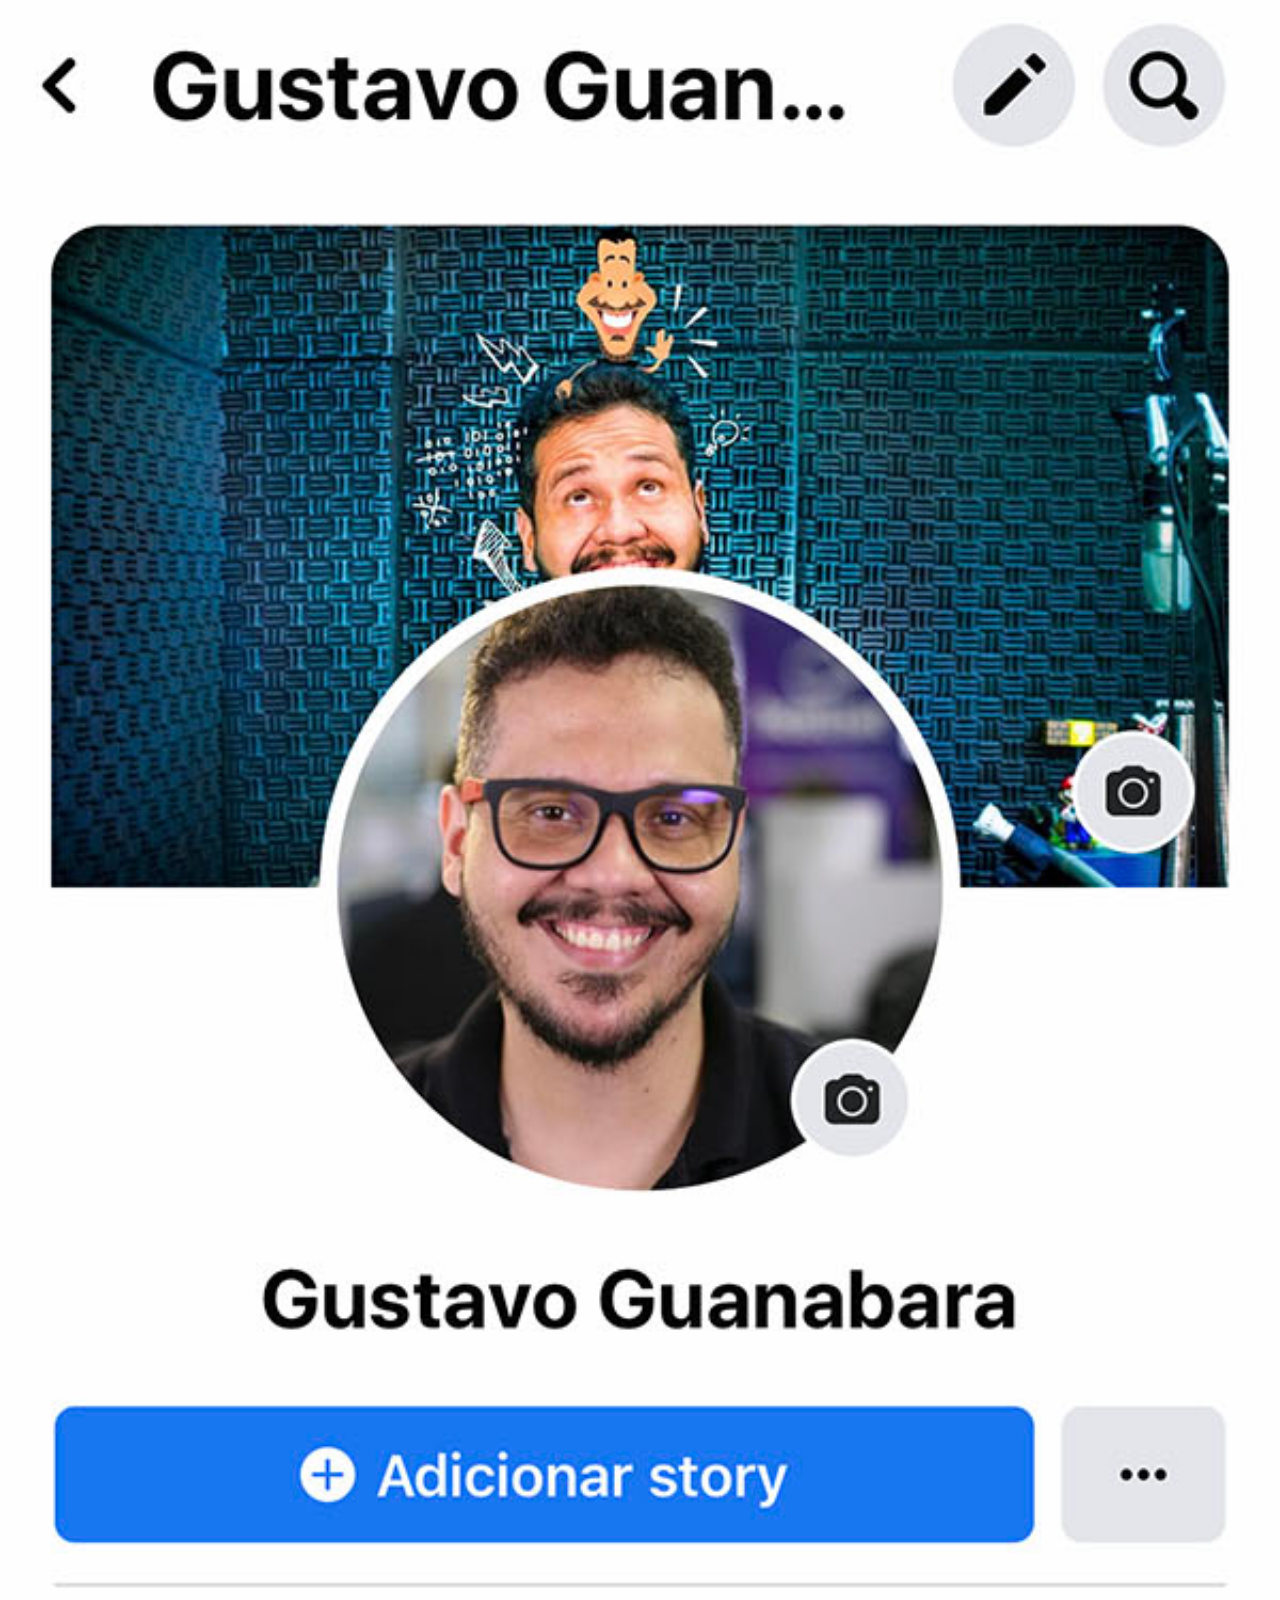
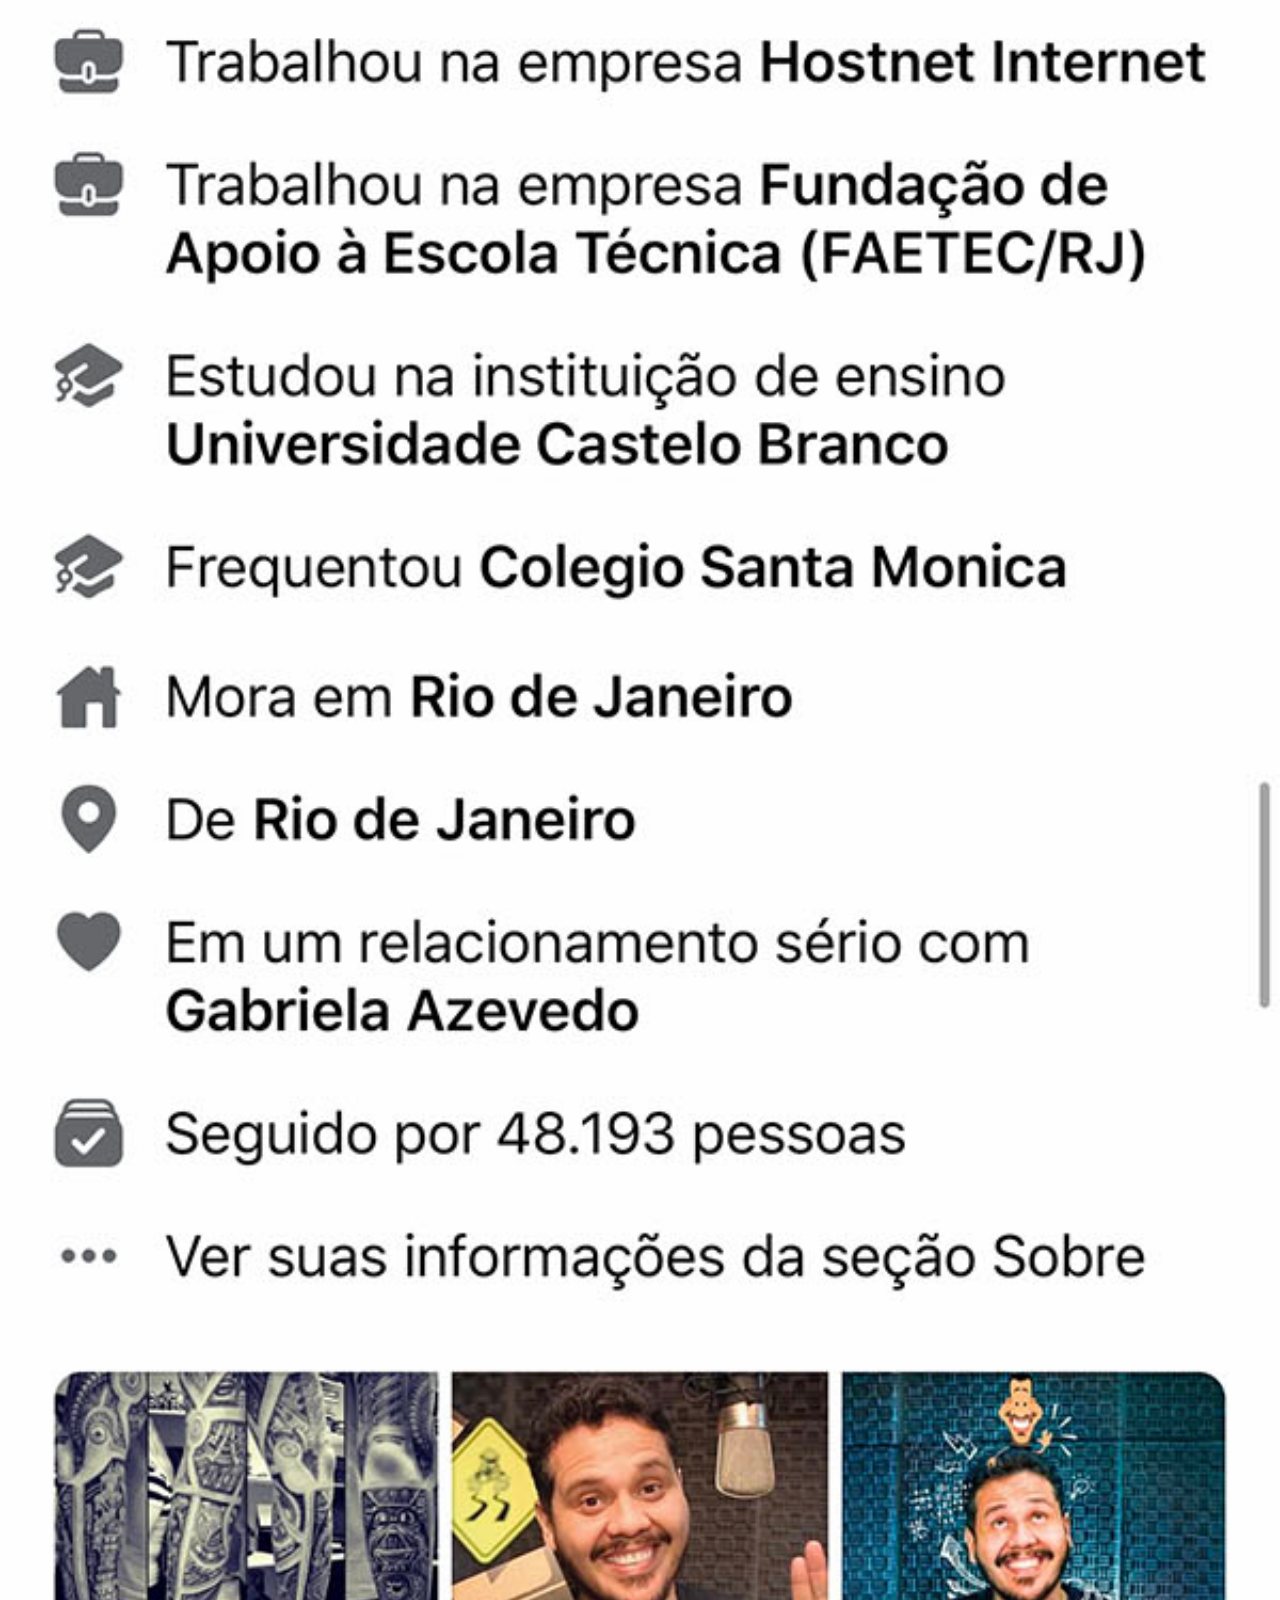
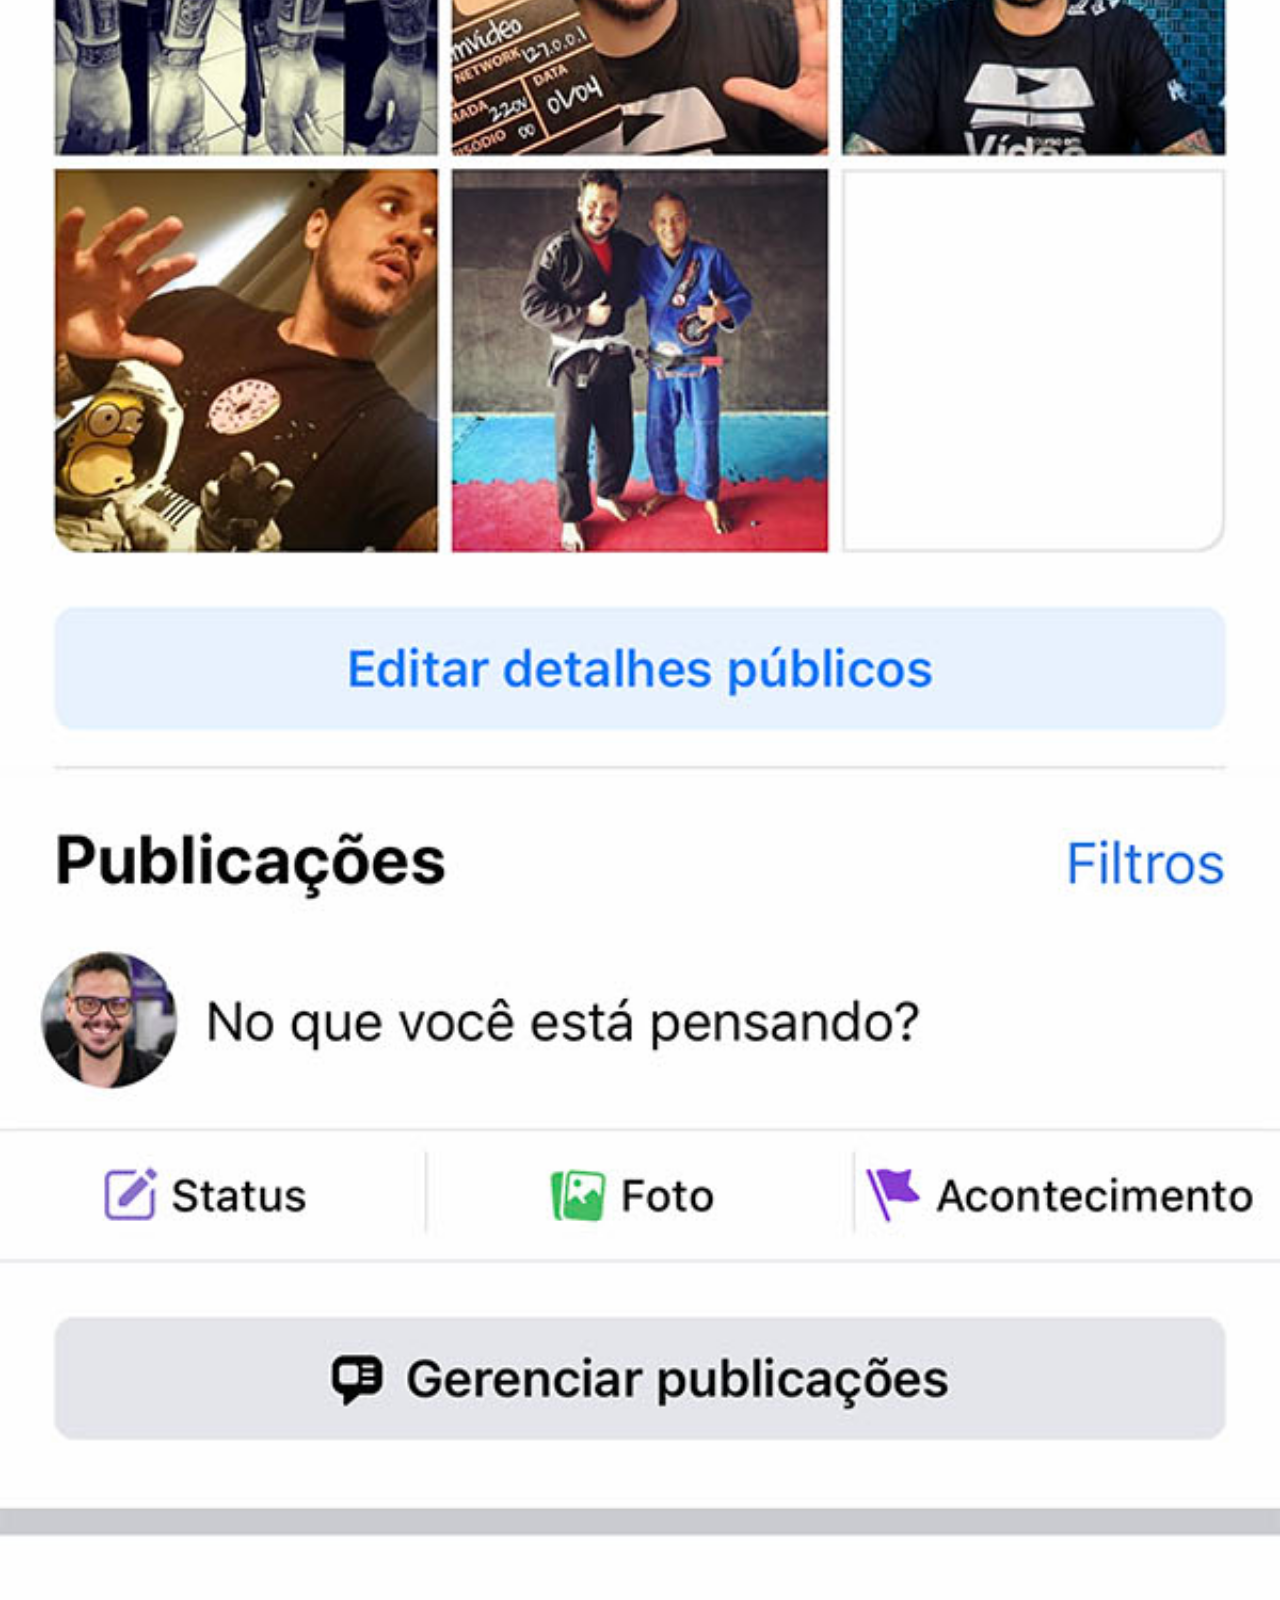
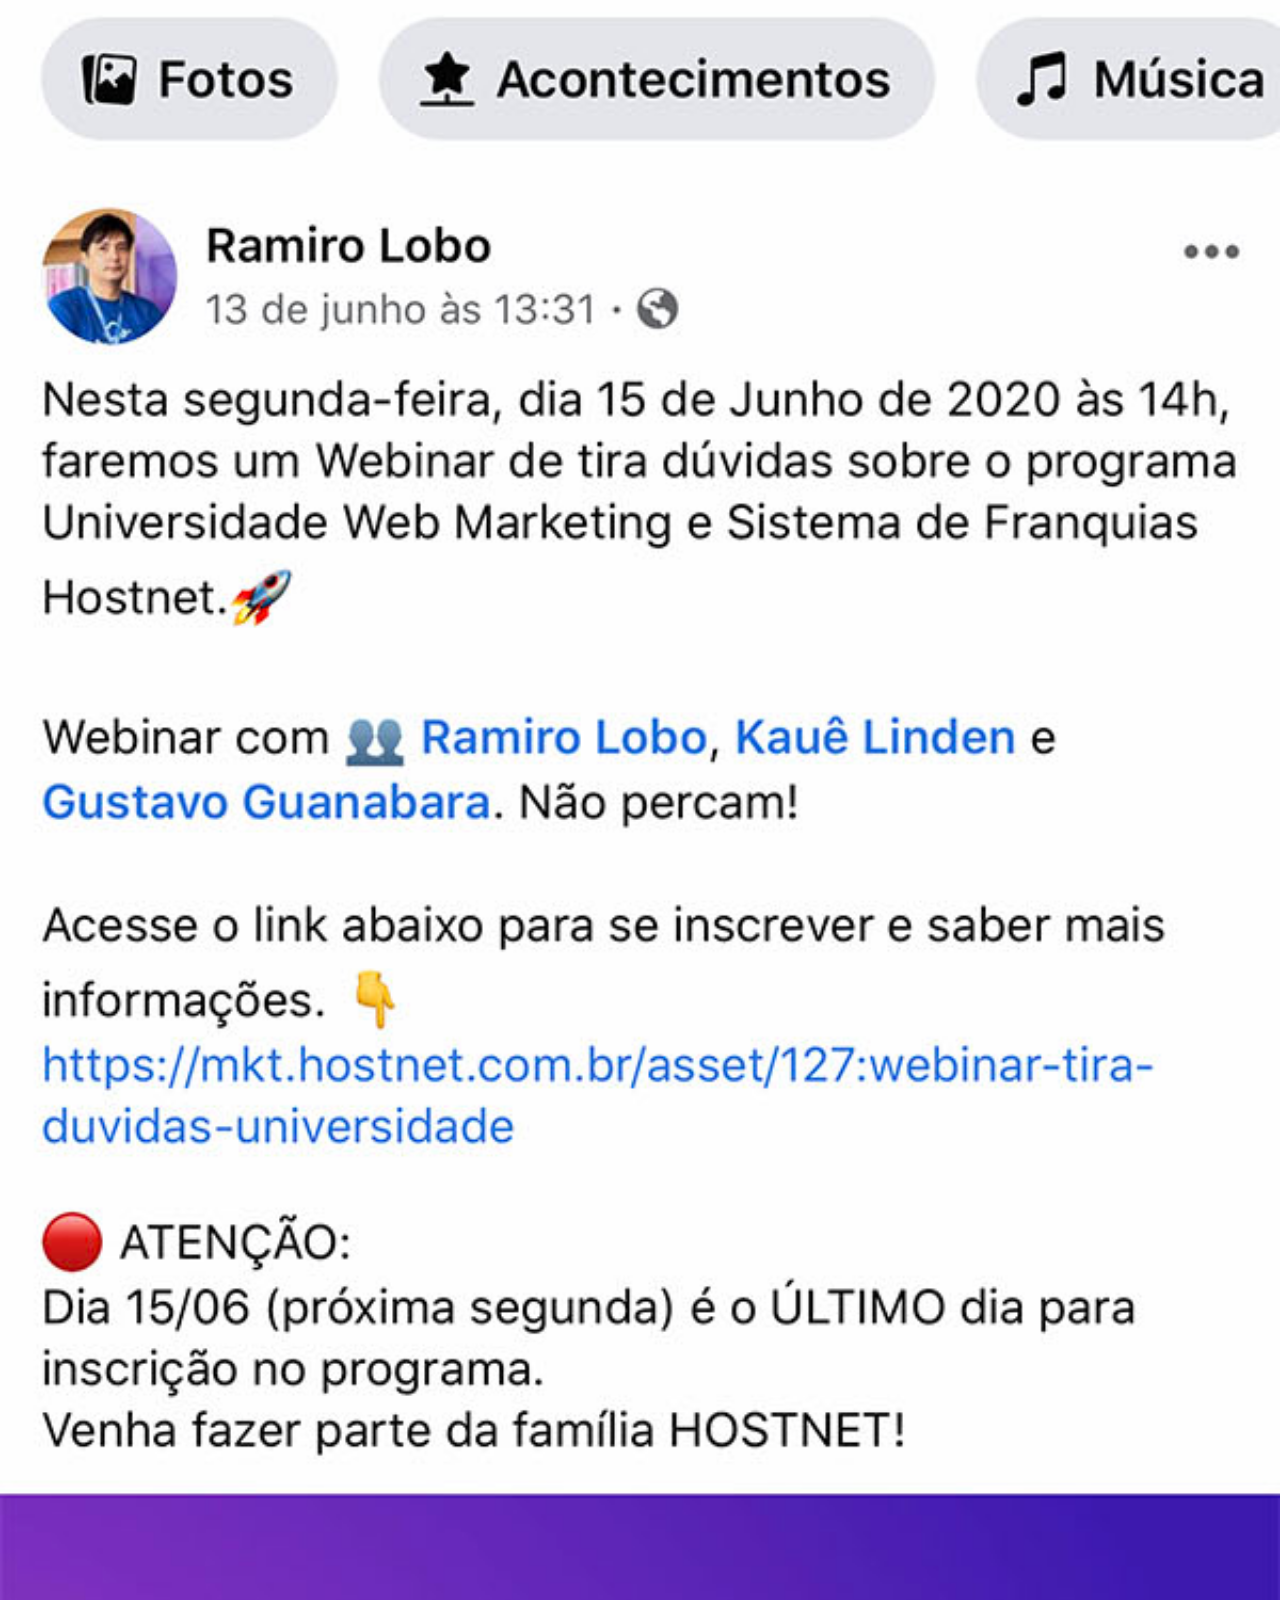
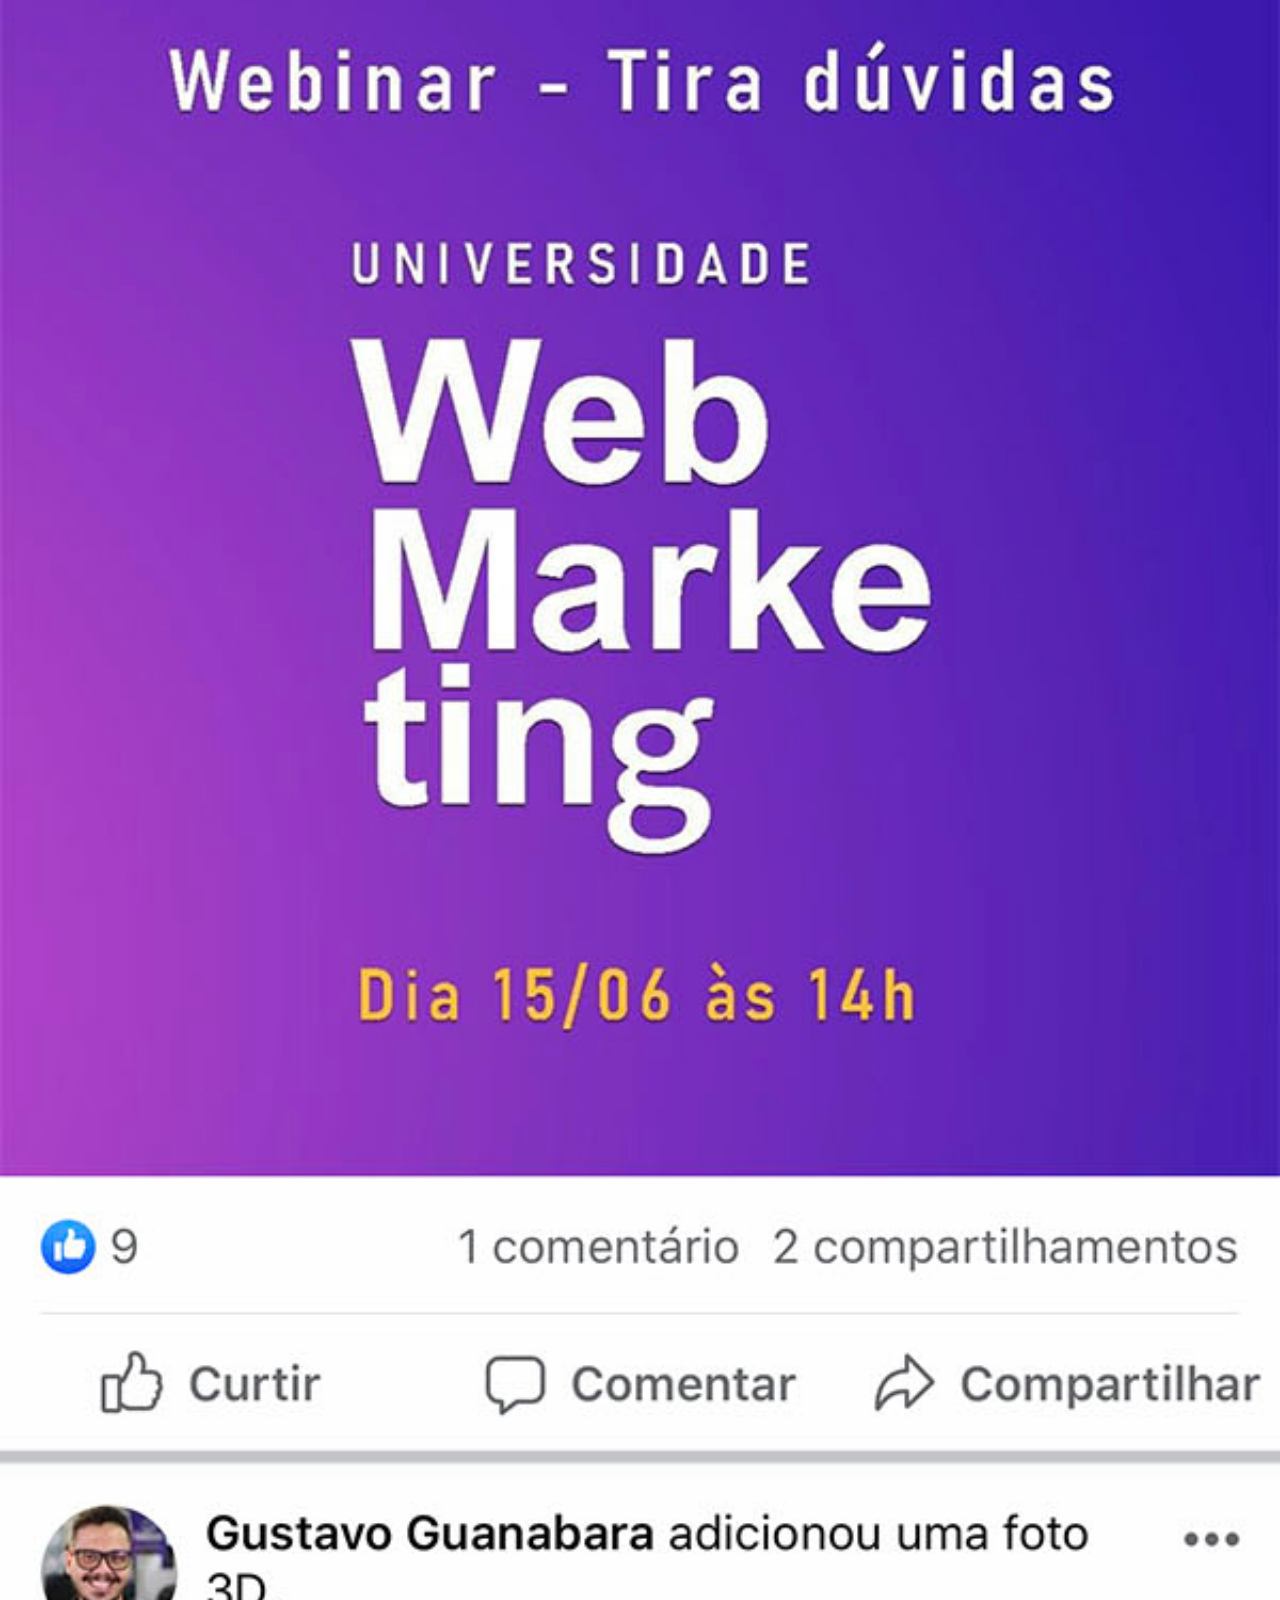
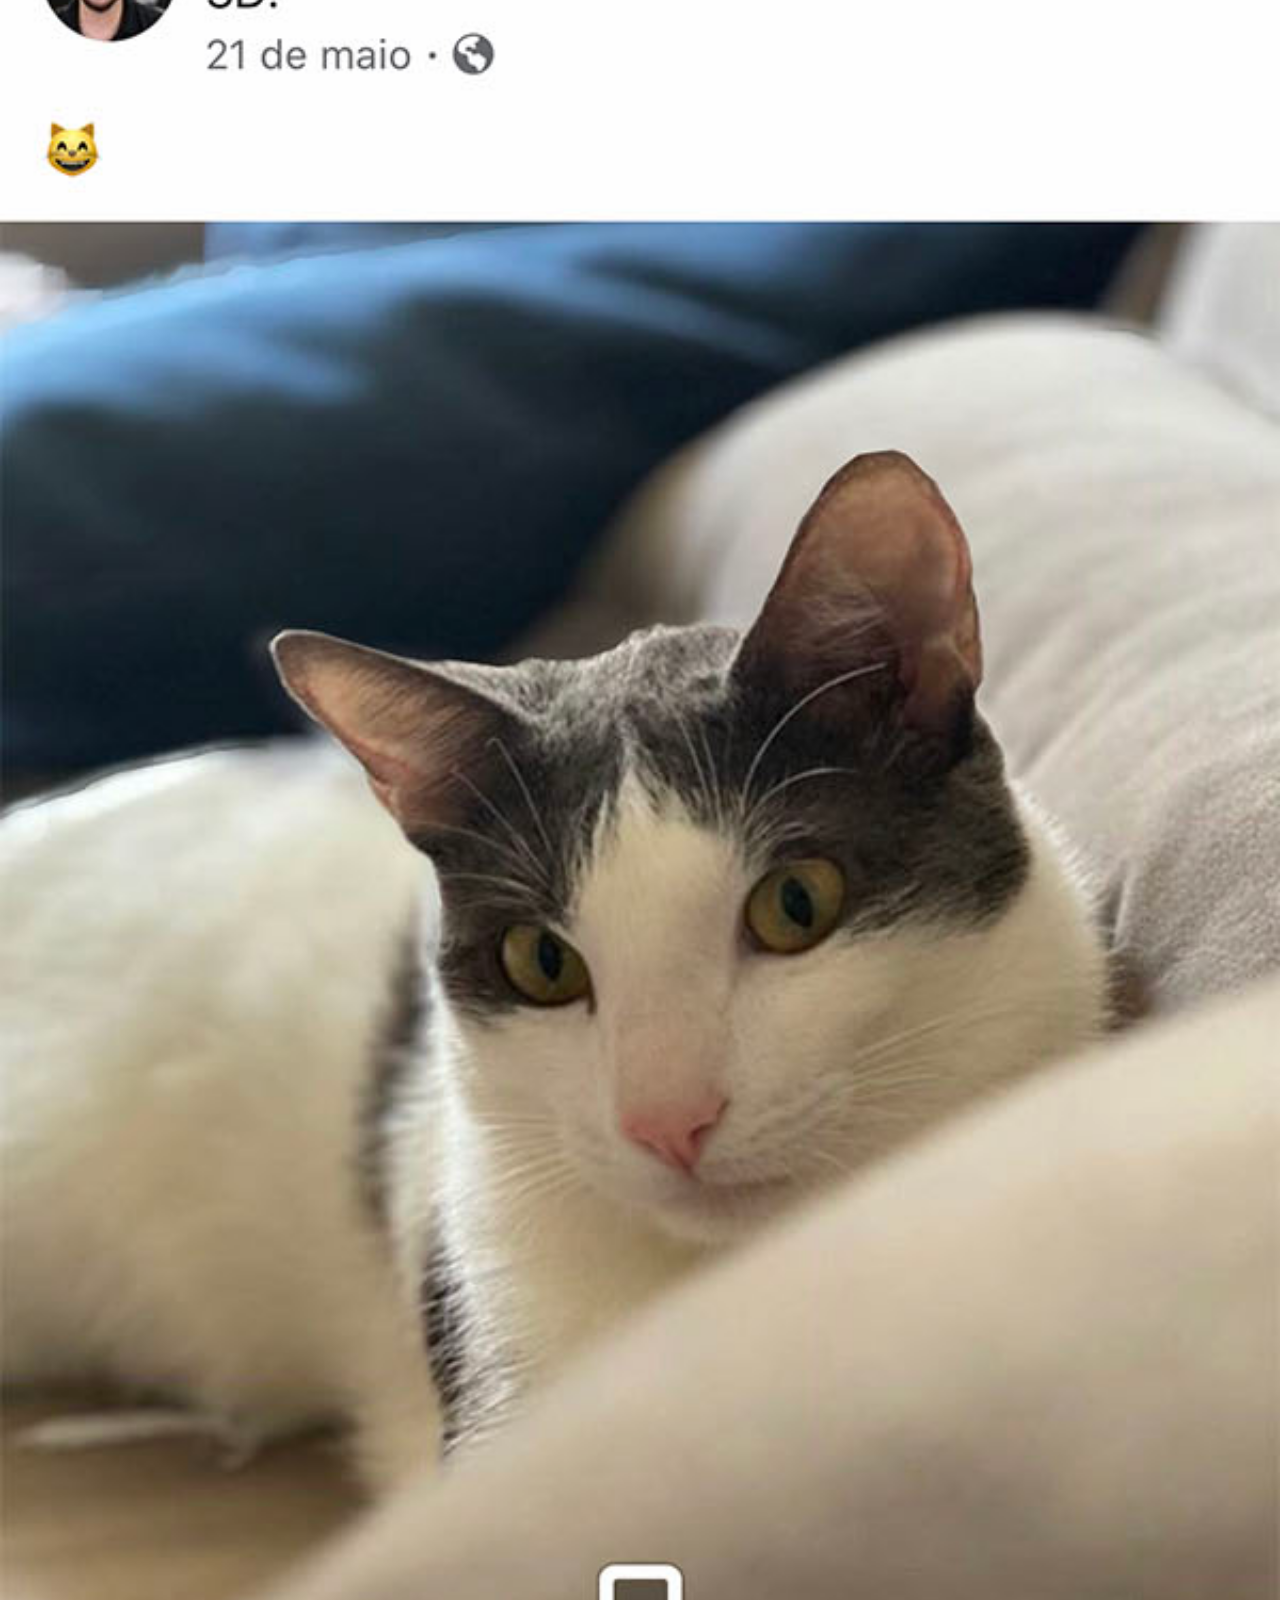
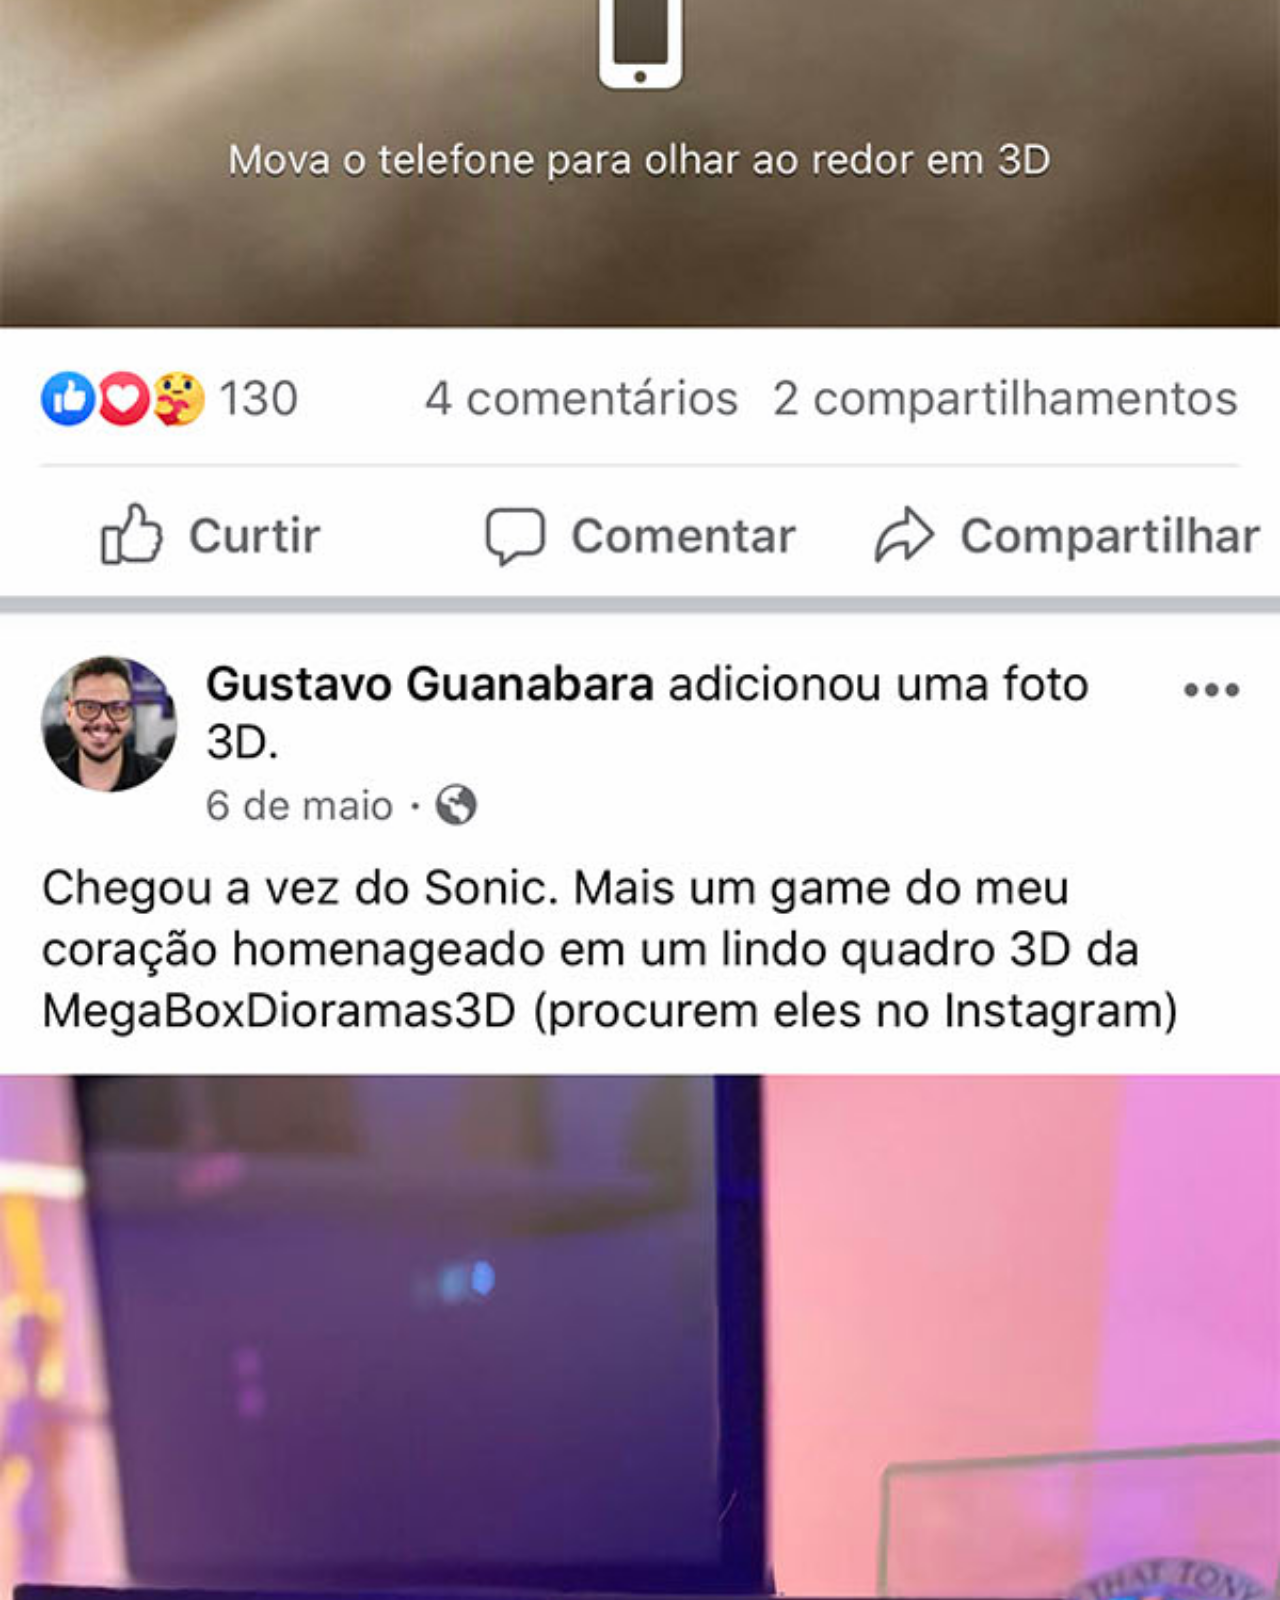
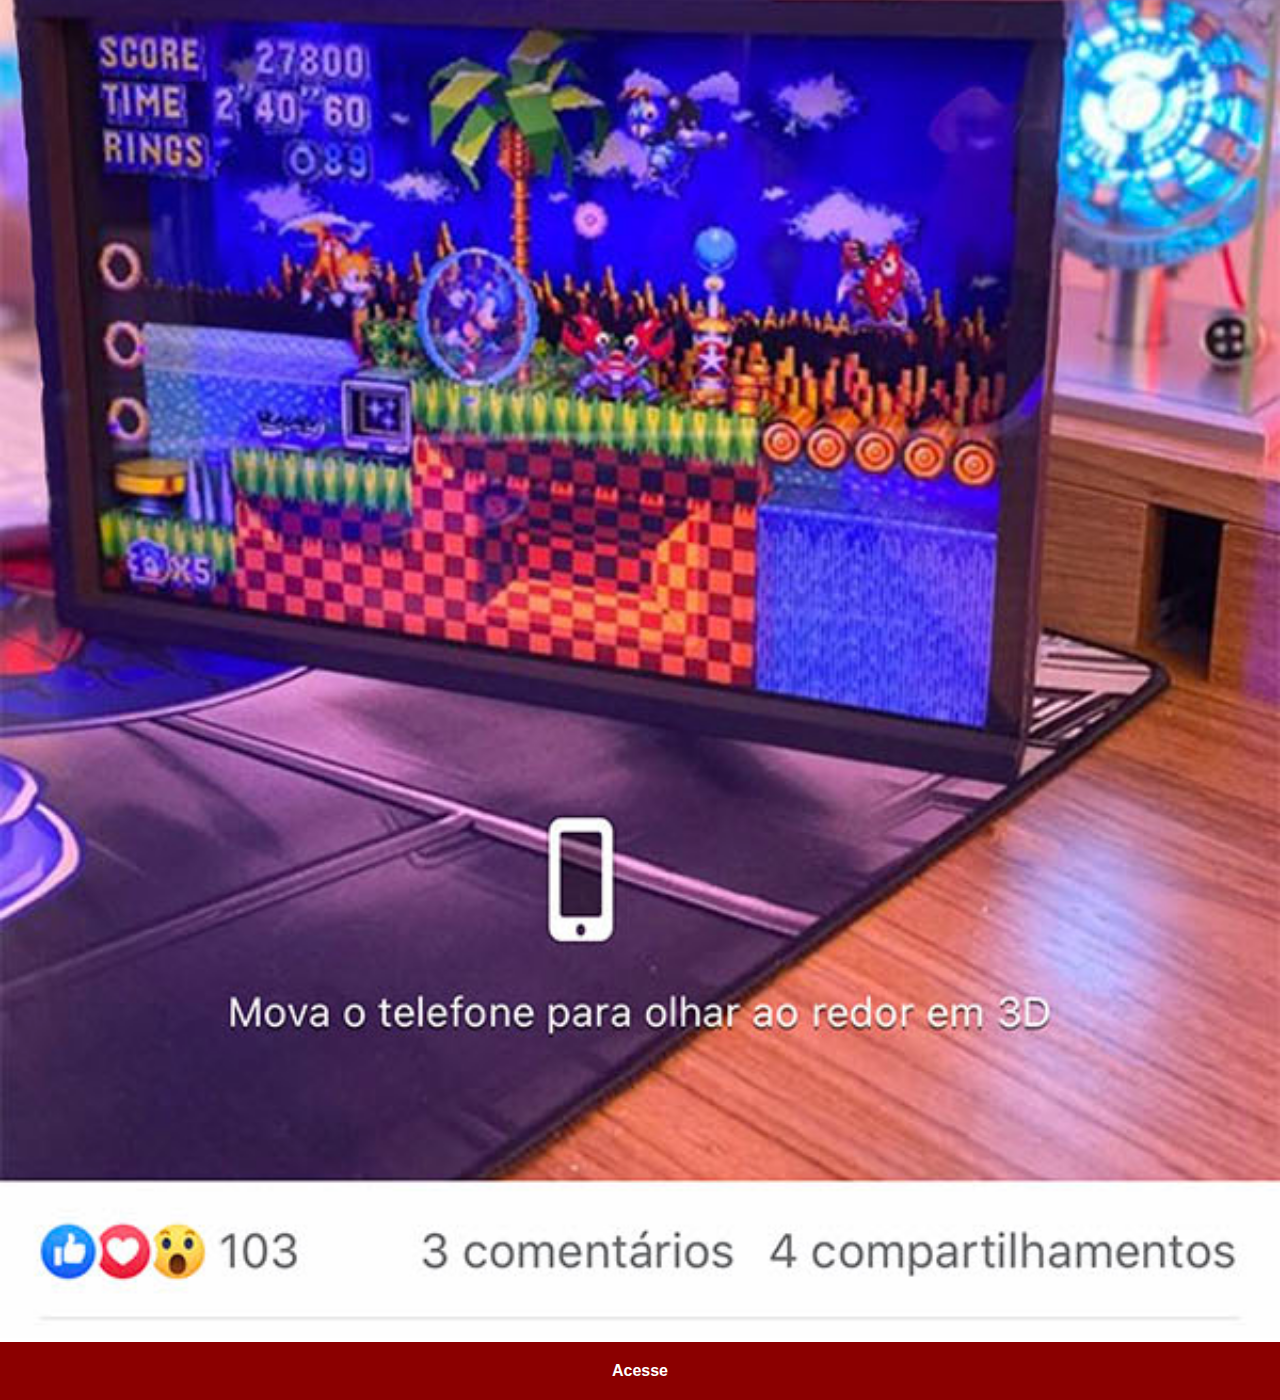
==== facebook.html @ 864b1553 "redes sociais" ====
<!DOCTYPE html>
<html lang="pt-br">
<head>
    <meta charset="UTF-8">
    <meta http-equiv="X-UA-Compatible" content="IE=edge">
    <meta name="viewport" content="width=device-width, initial-scale=1.0">
    <title>Facebook</title>
    <link rel="stylesheet" href="estilos/social.css">
</head>
<body>
    <img src="imagens/tela-facebook.jpg" alt="Facebook">
    <a href="https://www.facebook.com/odranoel2012" target="_blank">Acesse</a>
    
</body>
</html>
---- estilos/social.css ----
@charset "UTF-8";

* {
    margin: 0px;
    padding: 0px;
    font-family: Arial, Helvetica, sans-serif;
}
::-webkit-scrollbar {
    width: 0px;
    height: 0px;
}
img {
    width: 100vw;
}
a {
    display: block;
    background-color: darkred;
    color: white;
    padding: 20px;
    text-align: center;
    font-weight: bolder;
    text-decoration: none;

}
a:hover {
    background-color: red;
}
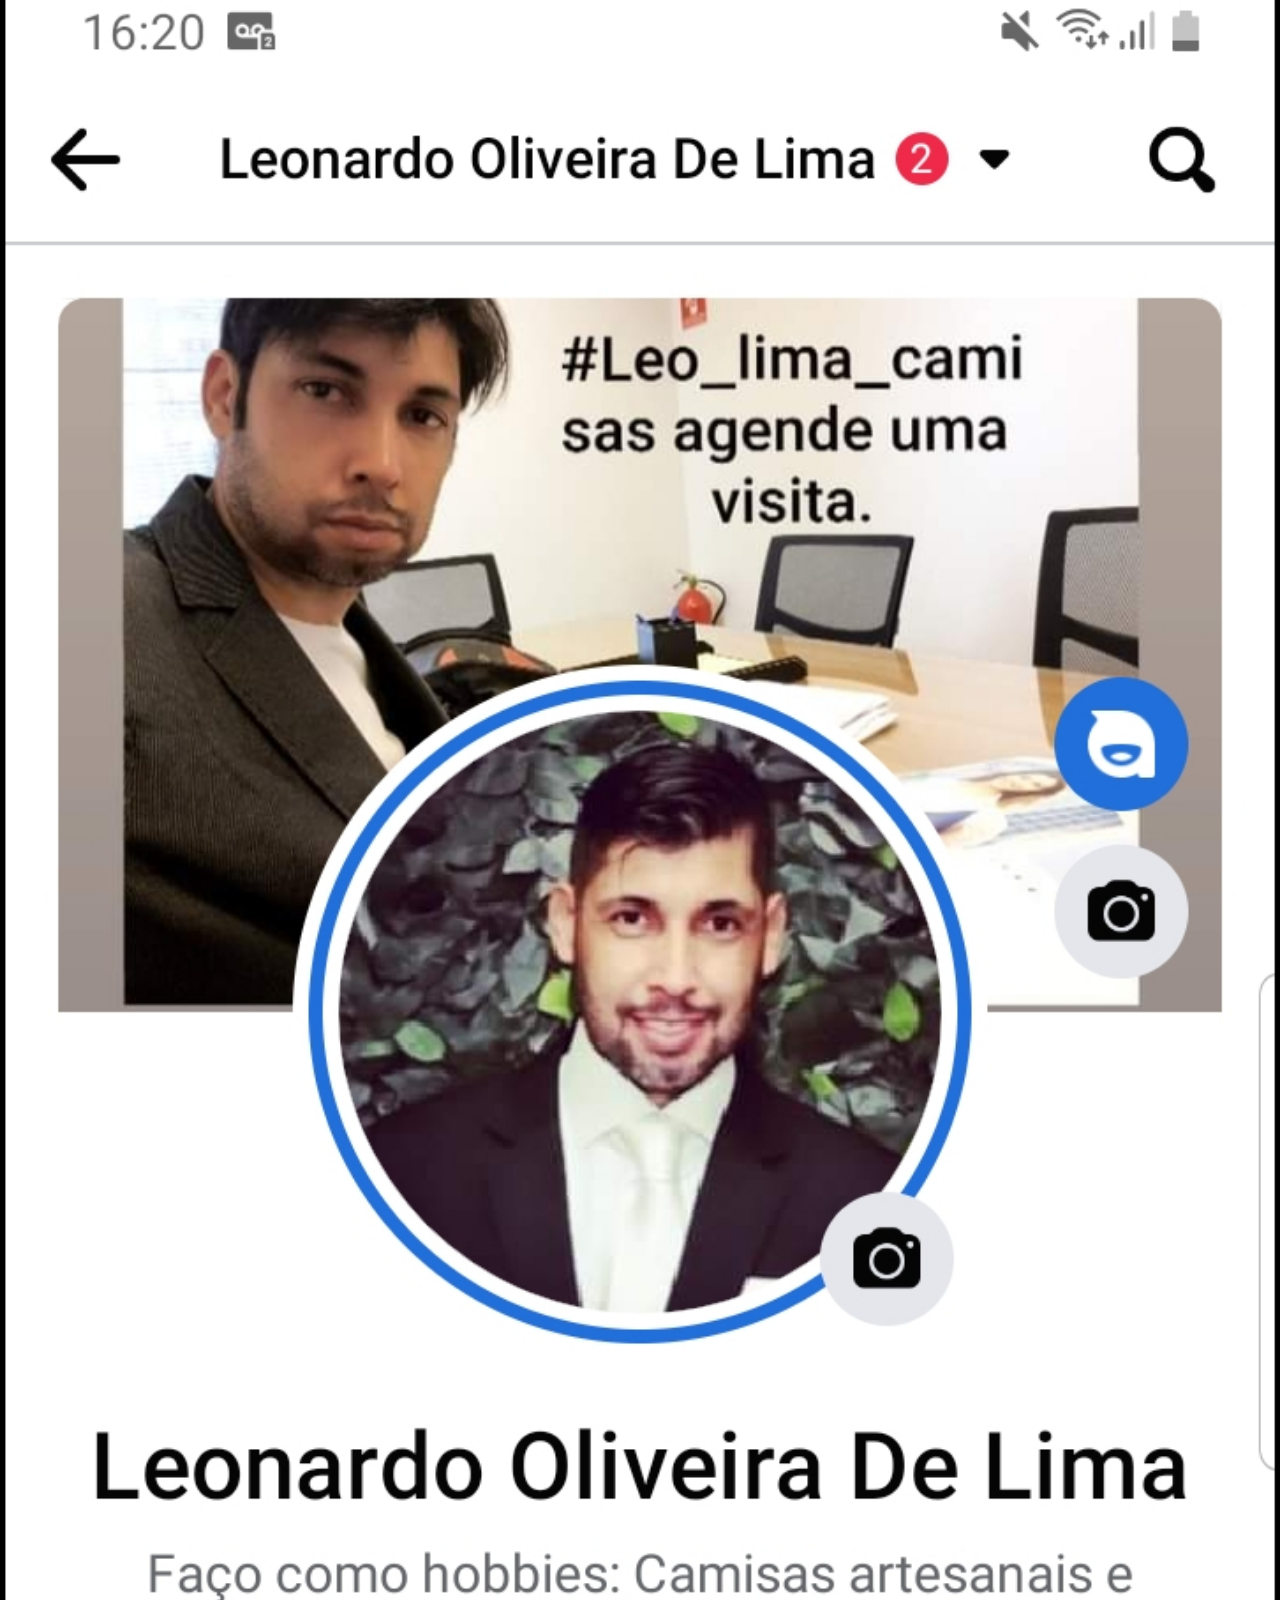
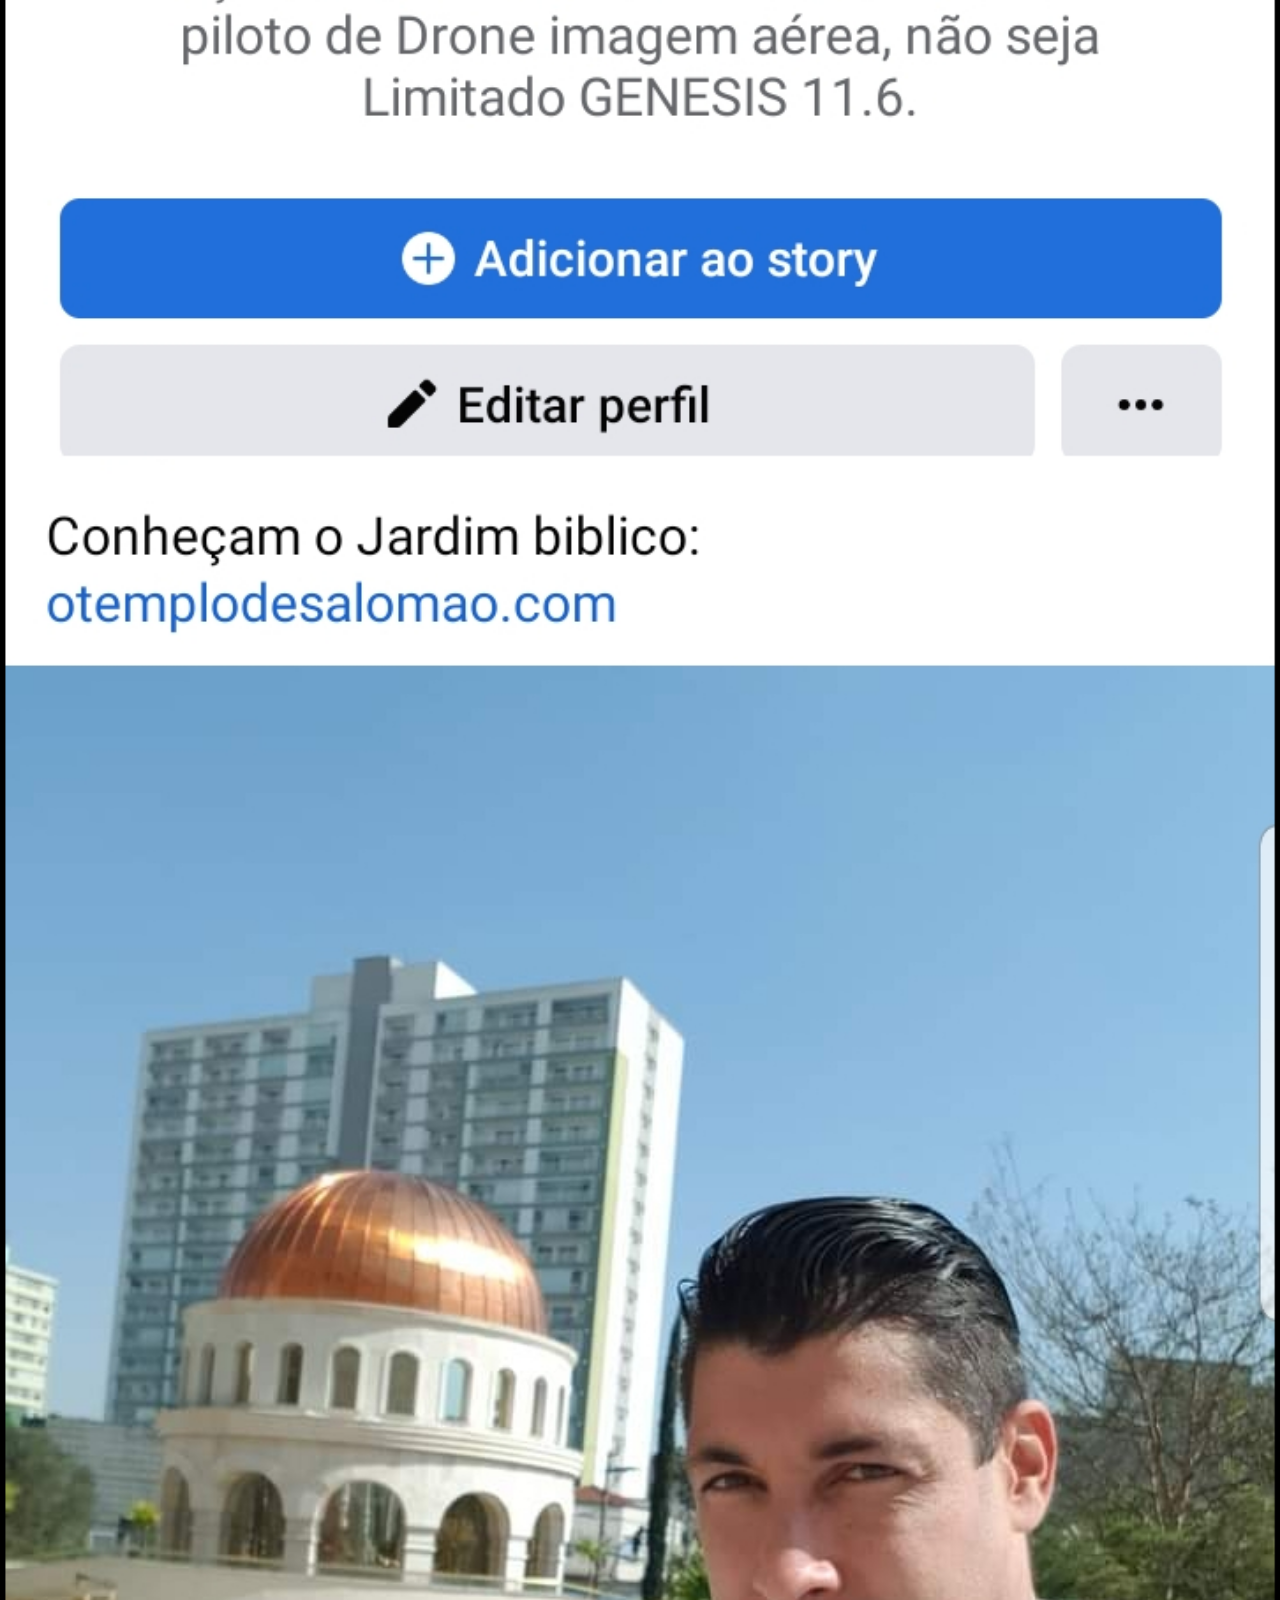
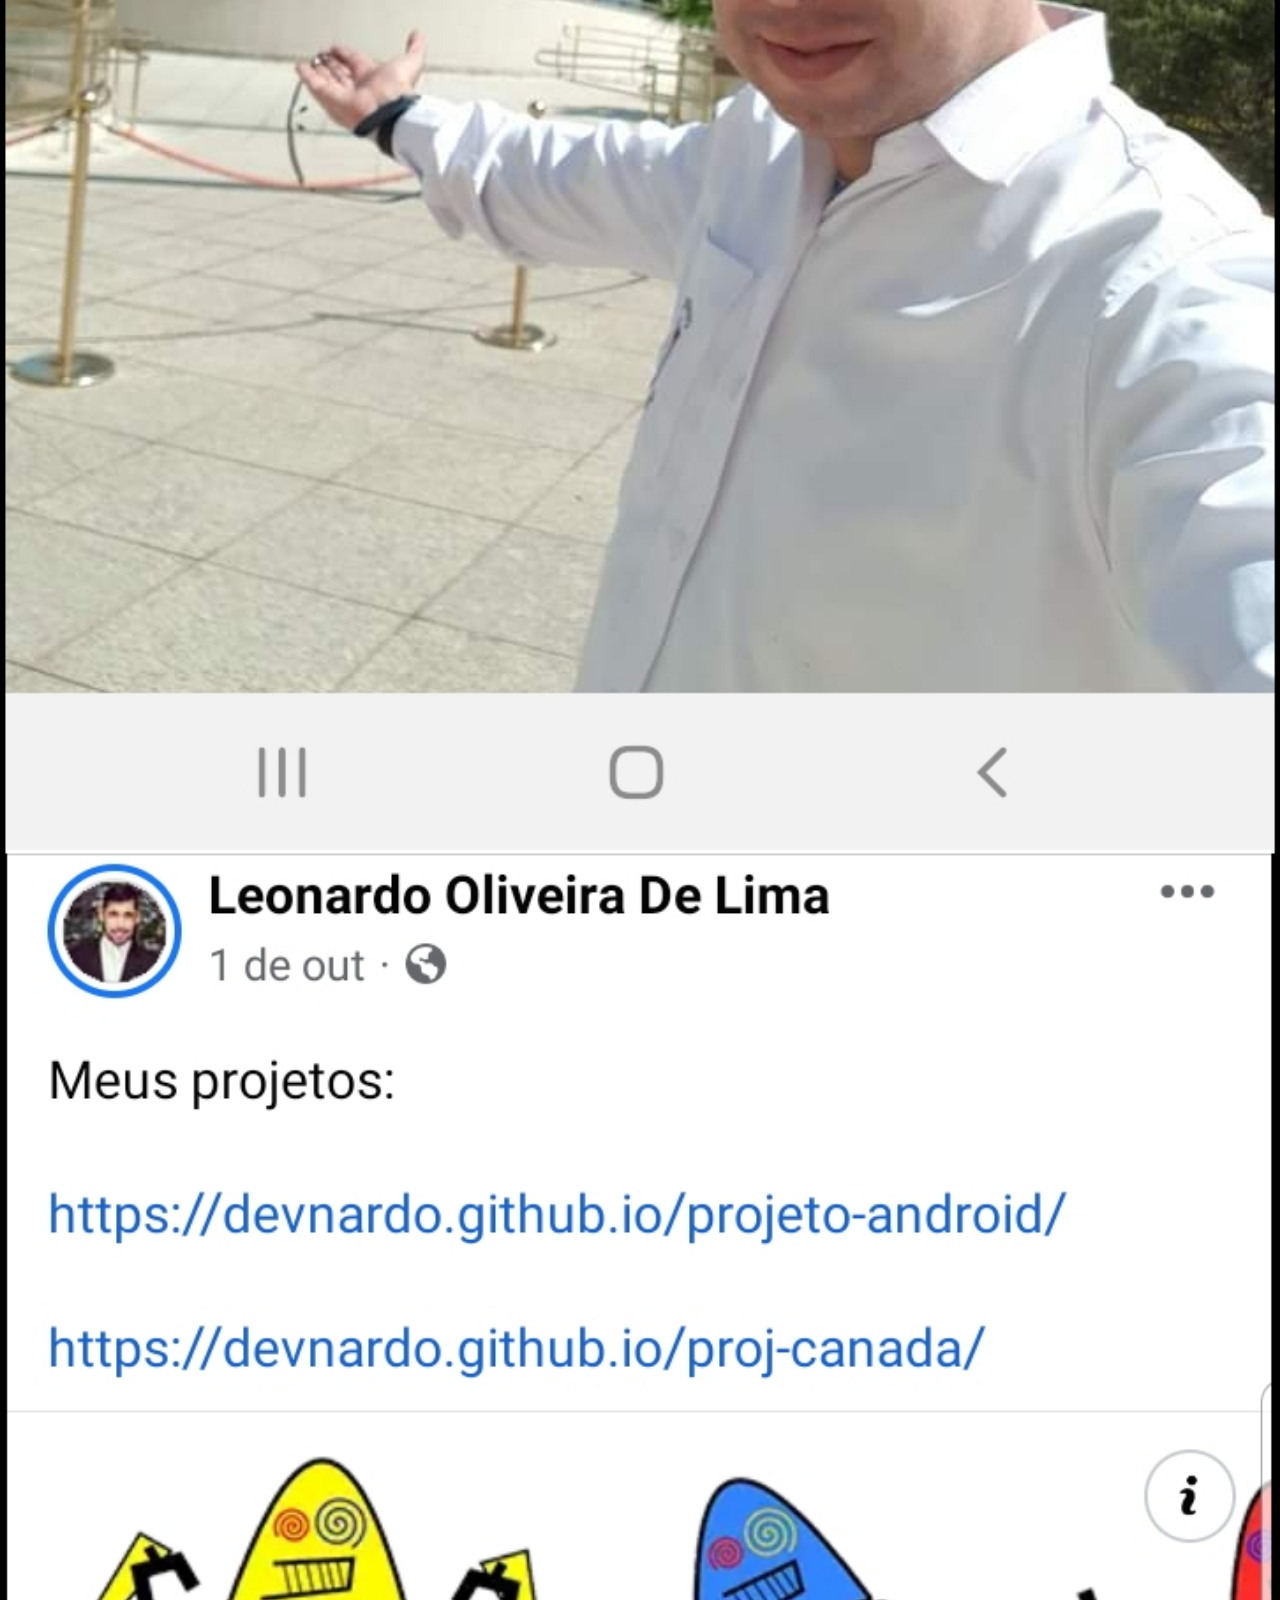
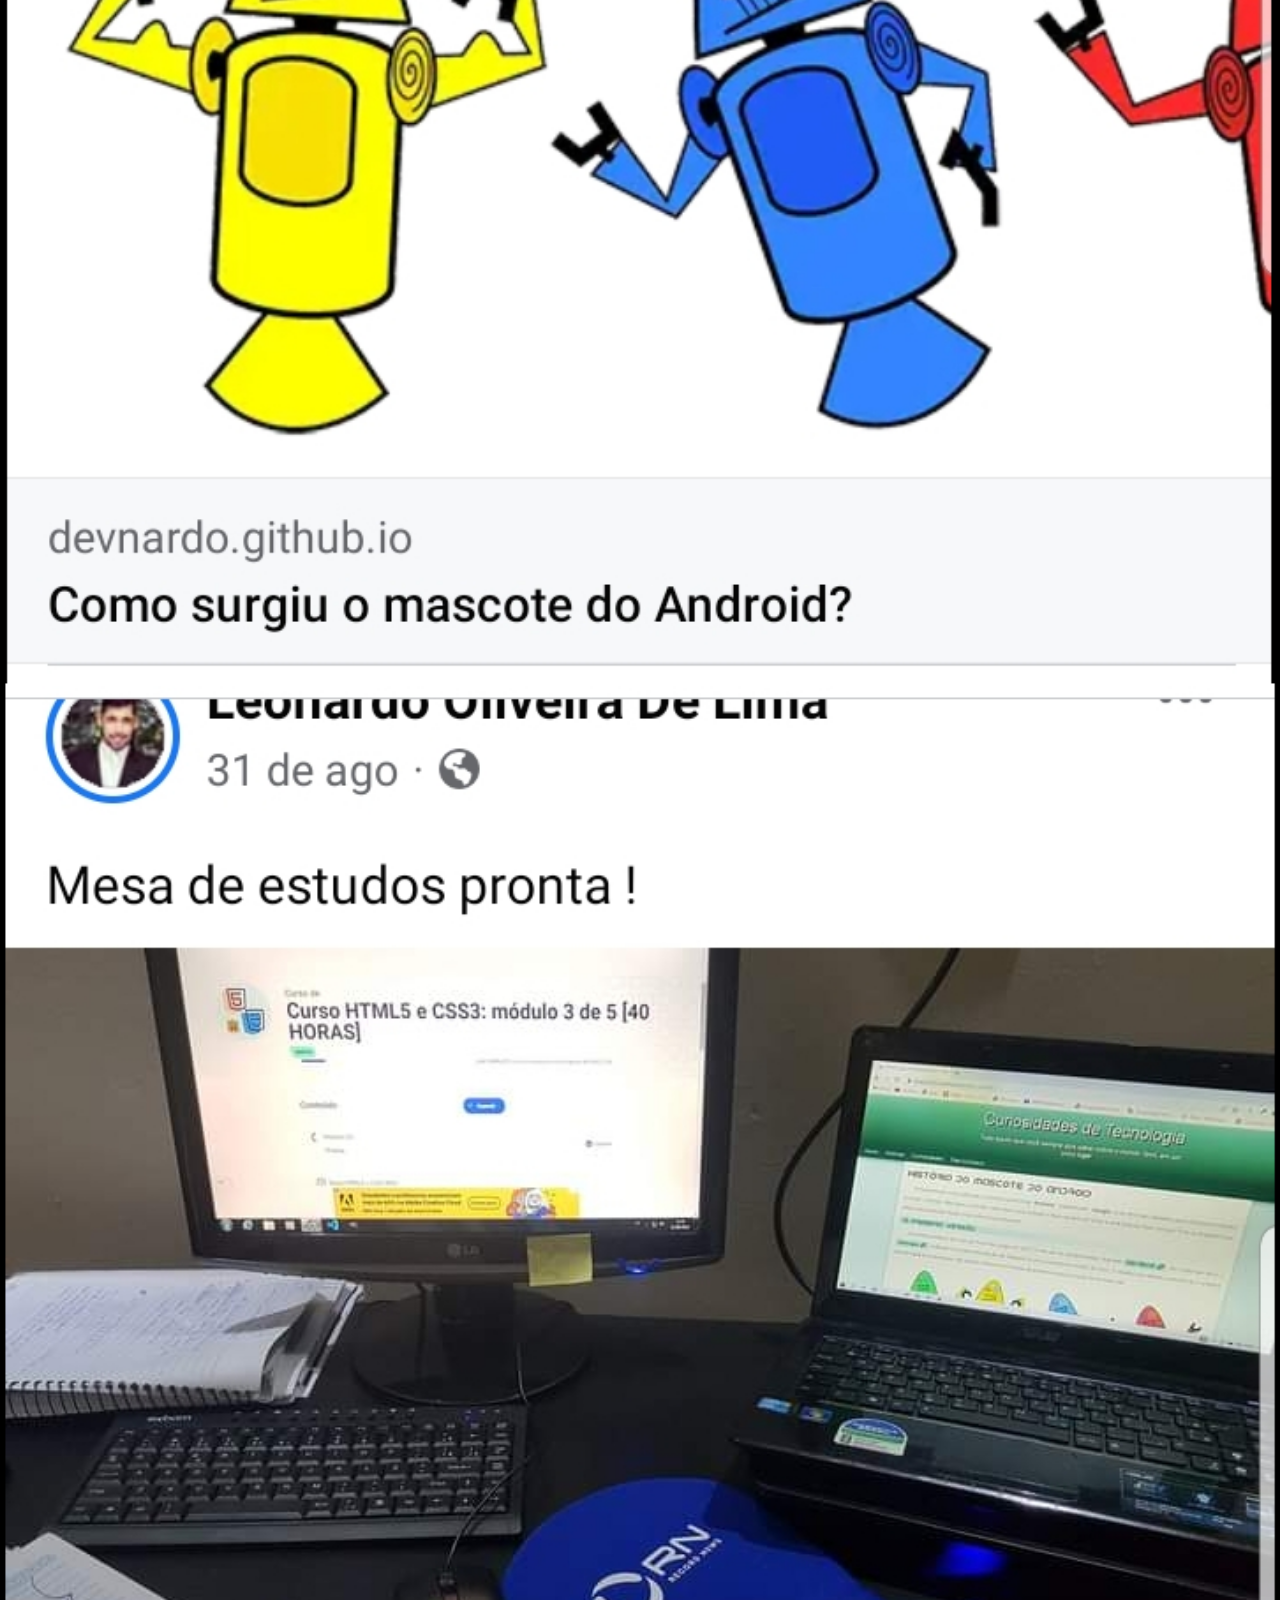
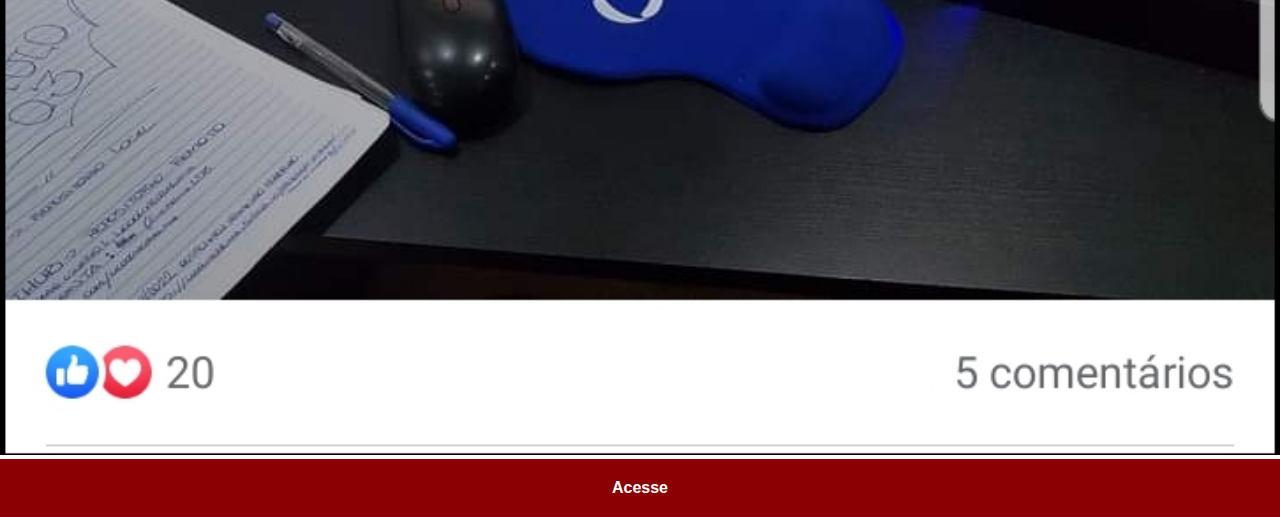
==== commit bc8c33e9: "atualizaçao" ====
--- a/facebook.html
+++ b/facebook.html
@@ -8,7 +8,7 @@
     <link rel="stylesheet" href="estilos/social.css">
 </head>
 <body>
-    <img src="imagens/tela-facebook.jpg" alt="Facebook">
+    <img src="imagens/tela-leo-Facebook.jpg" alt="Facebook">
     <a href="https://www.facebook.com/odranoel2012" target="_blank">Acesse</a>
     
 </body>
